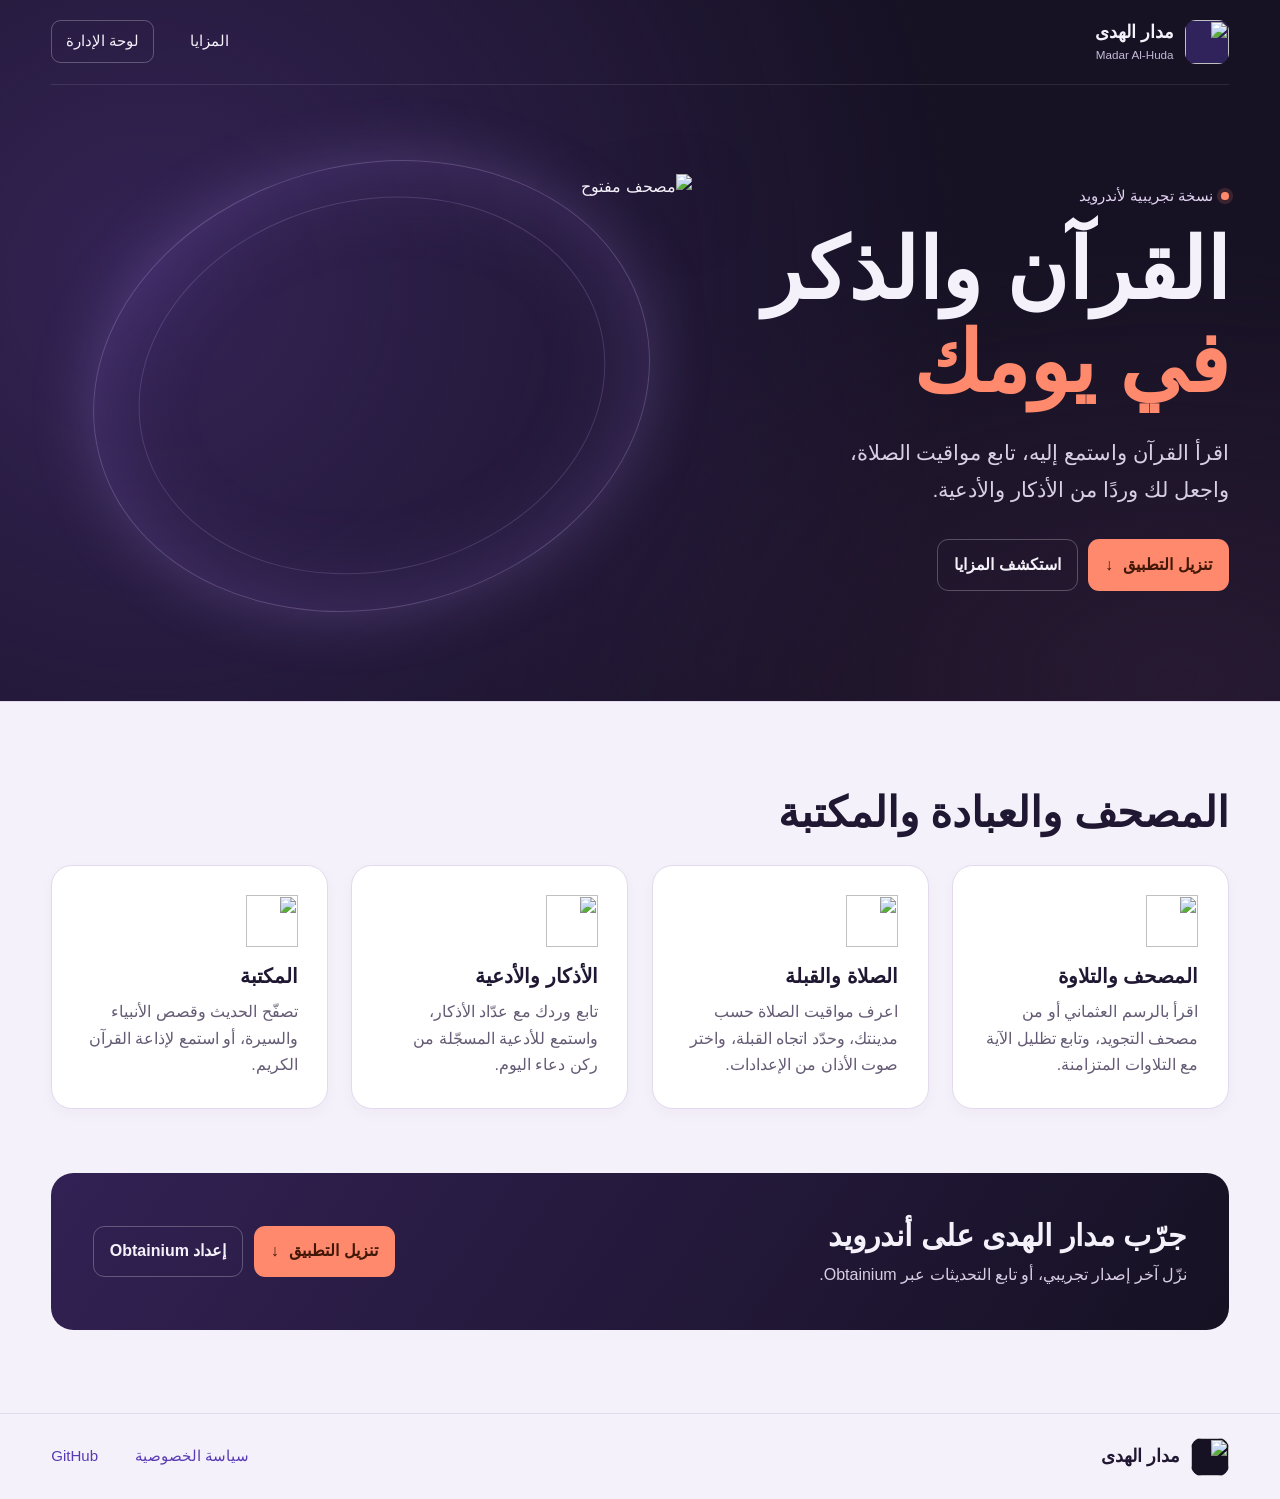
==== hosting/web/index.html @ 98ff2420 "Redesign the hosted site and admin for responsive layouts" ====
<!doctype html>
<html lang="ar" dir="rtl">
<head>
  <meta charset="utf-8">
  <meta name="viewport" content="width=device-width, initial-scale=1">
  <meta name="theme-color" content="#161123">
  <meta name="description" content="مدار الهدى تطبيق أندرويد لقراءة القرآن والاستماع إليه، والأذكار المسموعة، ومواقيت الصلاة والقبلة.">
  <meta property="og:title" content="مدار الهدى · Madar Al-Huda">
  <meta property="og:description" content="المصحف، الأذكار، ومواقيت الصلاة في تطبيق واحد.">
  <title>مدار الهدى · Madar Al-Huda</title>
  <link rel="icon" href="madar-web/mark.png" type="image/png">
  <link rel="stylesheet" href="madar-web/brand.css">
  <link rel="stylesheet" href="madar-web/landing.css">
</head>
<body>
  <a class="skip" href="#main">انتقل إلى المحتوى</a>
  <div class="masthead">
    <header class="site-header wrap">
      <a class="identity" href="/" aria-label="مدار الهدى، الصفحة الرئيسية">
        <img src="madar-web/mark.png" width="44" height="44" alt="">
        <span>مدار الهدى <small lang="en" dir="ltr">Madar Al-Huda</small></span>
      </a>
      <nav aria-label="روابط الموقع">
        <a class="features-link" href="#features">المزايا</a>
        <a class="admin-link" href="admin/">لوحة الإدارة</a>
      </nav>
    </header>
    <main id="main">
      <section class="hero wrap" aria-labelledby="hero-title">
        <div class="hero-copy">
          <p class="platform"><span aria-hidden="true"></span> نسخة تجريبية لأندرويد</p>
          <h1 id="hero-title">القرآن والذكر<br><em>في يومك</em></h1>
          <p class="hero-description">اقرأ القرآن واستمع إليه، تابع مواقيت الصلاة، واجعل لك وردًا من الأذكار والأدعية.</p>
          <div class="hero-actions">
            <a class="button button-accent" href="admin/?updates=dev">تنزيل التطبيق <span aria-hidden="true">↓</span></a>
            <a class="button button-ghost" href="#features">استكشف المزايا</a>
          </div>
        </div>
        <div class="hero-art">
          <div class="orbit" aria-hidden="true"></div>
          <img src="madar-web/mushaf.png" width="680" height="450" alt="مصحف مفتوح" fetchpriority="high">
        </div>
      </section>
      <section id="features" class="features" aria-labelledby="features-title">
        <div class="wrap">
          <h2 id="features-title">المصحف والعبادة والمكتبة</h2>
          <div class="feature-grid">
            <article class="feature-card">
              <img src="madar-web/reading.png" width="52" height="52" alt="" loading="lazy">
              <h3>المصحف والتلاوة</h3>
              <p>اقرأ بالرسم العثماني أو من مصحف التجويد، وتابع تظليل الآية مع التلاوات المتزامنة.</p>
            </article>
            <article class="feature-card">
              <img src="madar-web/prayer.png" width="52" height="52" alt="" loading="lazy">
              <h3>الصلاة والقبلة</h3>
              <p>اعرف مواقيت الصلاة حسب مدينتك، وحدّد اتجاه القبلة، واختر صوت الأذان من الإعدادات.</p>
            </article>
            <article class="feature-card">
              <img src="madar-web/remembrance.png" width="52" height="52" alt="" loading="lazy">
              <h3>الأذكار والأدعية</h3>
              <p>تابع وردك مع عدّاد الأذكار، واستمع للأدعية المسجّلة من ركن دعاء اليوم.</p>
            </article>
            <article class="feature-card">
              <img src="madar-web/library.png" width="52" height="52" alt="" loading="lazy">
              <h3>المكتبة</h3>
              <p>تصفّح الحديث وقصص الأنبياء والسيرة، أو استمع لإذاعة القرآن الكريم.</p>
            </article>
          </div>
          <div class="download-strip">
            <div>
              <h2>جرّب مدار الهدى على أندرويد</h2>
              <p>نزّل آخر إصدار تجريبي، أو تابع التحديثات عبر Obtainium.</p>
            </div>
            <div class="download-actions">
              <a class="button button-accent" href="admin/?updates=dev">تنزيل التطبيق <span aria-hidden="true">↓</span></a>
              <a class="button button-ghost" href="https://github.com/abdulrahmanal-saeed/madar-al-huda/blob/main/docs/DEV_UPDATES.md">إعداد Obtainium</a>
            </div>
          </div>
        </div>
      </section>
    </main>
  </div>
  <footer class="site-footer">
    <div class="wrap footer-content">
      <a class="identity" href="/">
        <img src="madar-web/mark.png" width="38" height="38" alt="" loading="lazy">
        <span>مدار الهدى</span>
      </a>
      <nav aria-label="معلومات الموقع">
        <a href="privacy/">سياسة الخصوصية</a>
        <a href="https://github.com/abdulrahmanal-saeed/madar-al-huda">GitHub</a>
      </nav>
    </div>
  </footer>
</body>
</html>
---- hosting/web/madar-web/brand.css ----
@font-face {
  font-family: "Madar Arabic";
  src: url("arabic-regular.ttf") format("truetype");
  font-display: swap;
  font-weight: 400;
}

@font-face {
  font-family: "Madar Arabic";
  src: url("arabic-bold.ttf") format("truetype");
  font-display: swap;
  font-weight: 600 800;
}

@font-face {
  font-family: "Madar Kufi";
  src: url("kufi.ttf") format("truetype");
  font-display: swap;
}

:root {
  --madar-body: "Madar Arabic", "Segoe UI", Tahoma, sans-serif;
  --madar-display: "Madar Kufi", var(--madar-body);
  --madar-night: #161123;
  --madar-night-raised: #221a34;
  --madar-light: #f5f1fa;
  --madar-paper: #fff;
  --madar-ink: #201732;
  --madar-muted: #655b75;
  --madar-lavender: #ede6f9;
  --madar-line: #e2d9ee;
  --madar-purple: #583bb4;
  --madar-coral: #ff896c;
  --madar-coral-ink: #411708;
}
---- hosting/web/madar-web/landing.css ----
*, *::before, *::after { box-sizing: border-box; }
body { margin: 0; font: 1rem/1.65 var(--madar-body); color: var(--madar-ink); background: var(--madar-light); }
h1, h2, h3, p { margin: 0; }
a { color: inherit; text-decoration: none; }
a:focus-visible { outline: 3px solid var(--madar-coral); outline-offset: 5px; }
img { max-inline-size: 100%; }
.wrap { inline-size: min(100% - clamp(2rem, 8vw, 8rem), 74rem); margin-inline: auto; }
.skip { position: fixed; z-index: 5; inset-block-start: .8rem; inset-inline-start: .8rem; transform: translateY(-200%); color: var(--madar-ink); background: white; padding: .65rem 1rem; border-radius: .55rem; }
.skip:focus { transform: none; }
.masthead {
  color: var(--madar-light);
  background:
    radial-gradient(ellipse at 12% 20%, #342355, transparent 51%),
    radial-gradient(ellipse at 92% 48%, #271932, transparent 43%),
    var(--madar-night);
}
.site-header, .footer-content { display: flex; align-items: center; justify-content: space-between; gap: 1rem; min-block-size: 5.3rem; }
.site-header { border-block-end: 1px solid #ffffff19; }
.identity { display: inline-flex; gap: .7rem; align-items: center; font-weight: 700; font-size: 1.1rem; line-height: 1.2; }
.identity img { flex: none; border-radius: .68rem; background: #30225a; }
.identity small { display: block; margin-block-start: .3rem; font: .73rem/1.15 var(--madar-body); color: #c5bad5; text-align: right; }
nav { display: flex; align-items: center; flex-wrap: wrap; gap: clamp(.8rem, 3vw, 2.3rem); font-size: .94rem; }
nav a:hover { text-decoration: underline; text-underline-offset: .22em; }
.admin-link { padding: .5rem .85rem; border: 1px solid #ffffff42; border-radius: .6rem; }
.hero {
  display: grid;
  grid-template-columns: minmax(0, .85fr) minmax(0, 1.15fr);
  align-items: center;
  gap: clamp(2rem, 5vw, 5.5rem);
  padding-block: clamp(3rem, 7vw, 6.8rem) clamp(3.2rem, 8vw, 7.4rem);
}
.hero-copy, .hero-art { min-inline-size: 0; }
.platform { display: inline-flex; align-items: center; gap: .5rem; color: #dfd0ef; margin-block-end: 1rem; font-size: .94rem; }
.platform span { inline-size: .48rem; block-size: .48rem; border-radius: 50%; background: var(--madar-coral); box-shadow: 0 0 0 4px #ff896c28; }
h1, h2 { font-family: var(--madar-display); }
.hero h1 { font-size: clamp(3rem, 6.6vw, 6rem); font-weight: 700; line-height: 1.1; }
.hero h1 em { color: var(--madar-coral); font-style: normal; }
.hero-description { color: #d9cfe5; max-inline-size: 26rem; margin-block: 1.55rem 1.9rem; font-size: clamp(1.08rem, 1.8vw, 1.32rem); line-height: 1.75; }
.hero-actions, .download-actions { display: flex; flex-wrap: wrap; gap: .65rem; }
.button { display: inline-flex; min-block-size: 3.2rem; align-items: center; justify-content: center; gap: .65rem; padding: .55rem 1rem; border: 1px solid transparent; border-radius: .7rem; font-weight: 700; }
.button-accent { background: var(--madar-coral); color: var(--madar-coral-ink); }
.button-accent:hover { background: #ffa28d; }
.button-ghost { color: var(--madar-light); border-color: #ffffff40; }
.button-ghost:hover { background: #ffffff14; }
.hero-art { display: grid; place-items: center; position: relative; isolation: isolate; min-block-size: 20rem; }
.hero-art img { display: block; inline-size: 100%; block-size: auto; filter: drop-shadow(0 1.35rem 1.9rem #0c061dbb); }
.orbit { position: absolute; z-index: -1; inline-size: 88%; aspect-ratio: 1.27; border: 1px solid #c4a7ed55; border-radius: 50%; rotate: -14deg; box-shadow: 0 0 4rem #b996ff3b, inset 0 0 6rem #a377f03b; }
.orbit::before { position: absolute; content: ""; inset: 8%; border: 1px solid #c4a7ed32; border-radius: inherit; }
.features { border-block-start: 1px solid var(--madar-line); padding-block: clamp(2.8rem, 6.8vw, 5.2rem); color: var(--madar-ink); background: var(--madar-light); }
.features h2 { font-size: clamp(1.65rem, 3.25vw, 2.6rem); line-height: 1.35; }
.feature-grid { display: grid; grid-template-columns: repeat(4, minmax(0, 1fr)); gap: clamp(.8rem, 2vw, 1.45rem); margin-block: 1.5rem clamp(2.4rem, 5vw, 4.4rem); }
.feature-card { padding: clamp(1.15rem, 2.5vw, 1.85rem); border: 1px solid var(--madar-line); border-radius: 1.3rem; background: var(--madar-paper); box-shadow: 0 5px 14px #32204b09; }
.feature-card img { display: block; margin-block-end: .8rem; object-fit: contain; }
.feature-card h3 { font-size: 1.27rem; margin-block-end: .35rem; }
.feature-card p { color: var(--madar-muted); }
.download-strip { display: flex; align-items: center; justify-content: space-between; flex-wrap: wrap; gap: 1.35rem; padding: clamp(1.35rem, 4vw, 2.6rem); border-radius: 1.4rem; background: linear-gradient(125deg, #322154, var(--madar-night)); color: var(--madar-light); }
.download-strip h2 { font-size: clamp(1.35rem, 2.5vw, 1.9rem); }
.download-strip p { margin-block-start: .4rem; color: #d9cfe5; }
.site-footer { border-block-start: 1px solid var(--madar-line); }
.footer-content nav { color: var(--madar-purple); }
.footer-content .identity img { background: var(--madar-night); }
@media (max-width: 57rem) {
  .hero { gap: 1.5rem; grid-template-columns: minmax(0, 1fr) minmax(0, 1fr); }
  .hero h1 { font-size: clamp(2.7rem, 6.6vw, 4.6rem); }
  .feature-grid { grid-template-columns: repeat(2, minmax(0, 1fr)); }
}
@media (max-width: 42rem) {
  .hero { grid-template-columns: minmax(0, 1fr); }
  .hero h1 { font-size: clamp(2.65rem, 10vw, 4.25rem); }
  .hero-art { min-block-size: 0; max-inline-size: 33rem; margin-inline: auto; }
  .hero-art img { inline-size: 92%; }
  .feature-grid { grid-template-columns: minmax(0, 1fr); }
}
@media (max-width: 25rem) {
  .features-link { display: none; }
  .site-header, .footer-content { gap: .55rem; }
  .footer-content { padding-block: .85rem; flex-wrap: wrap; }
}
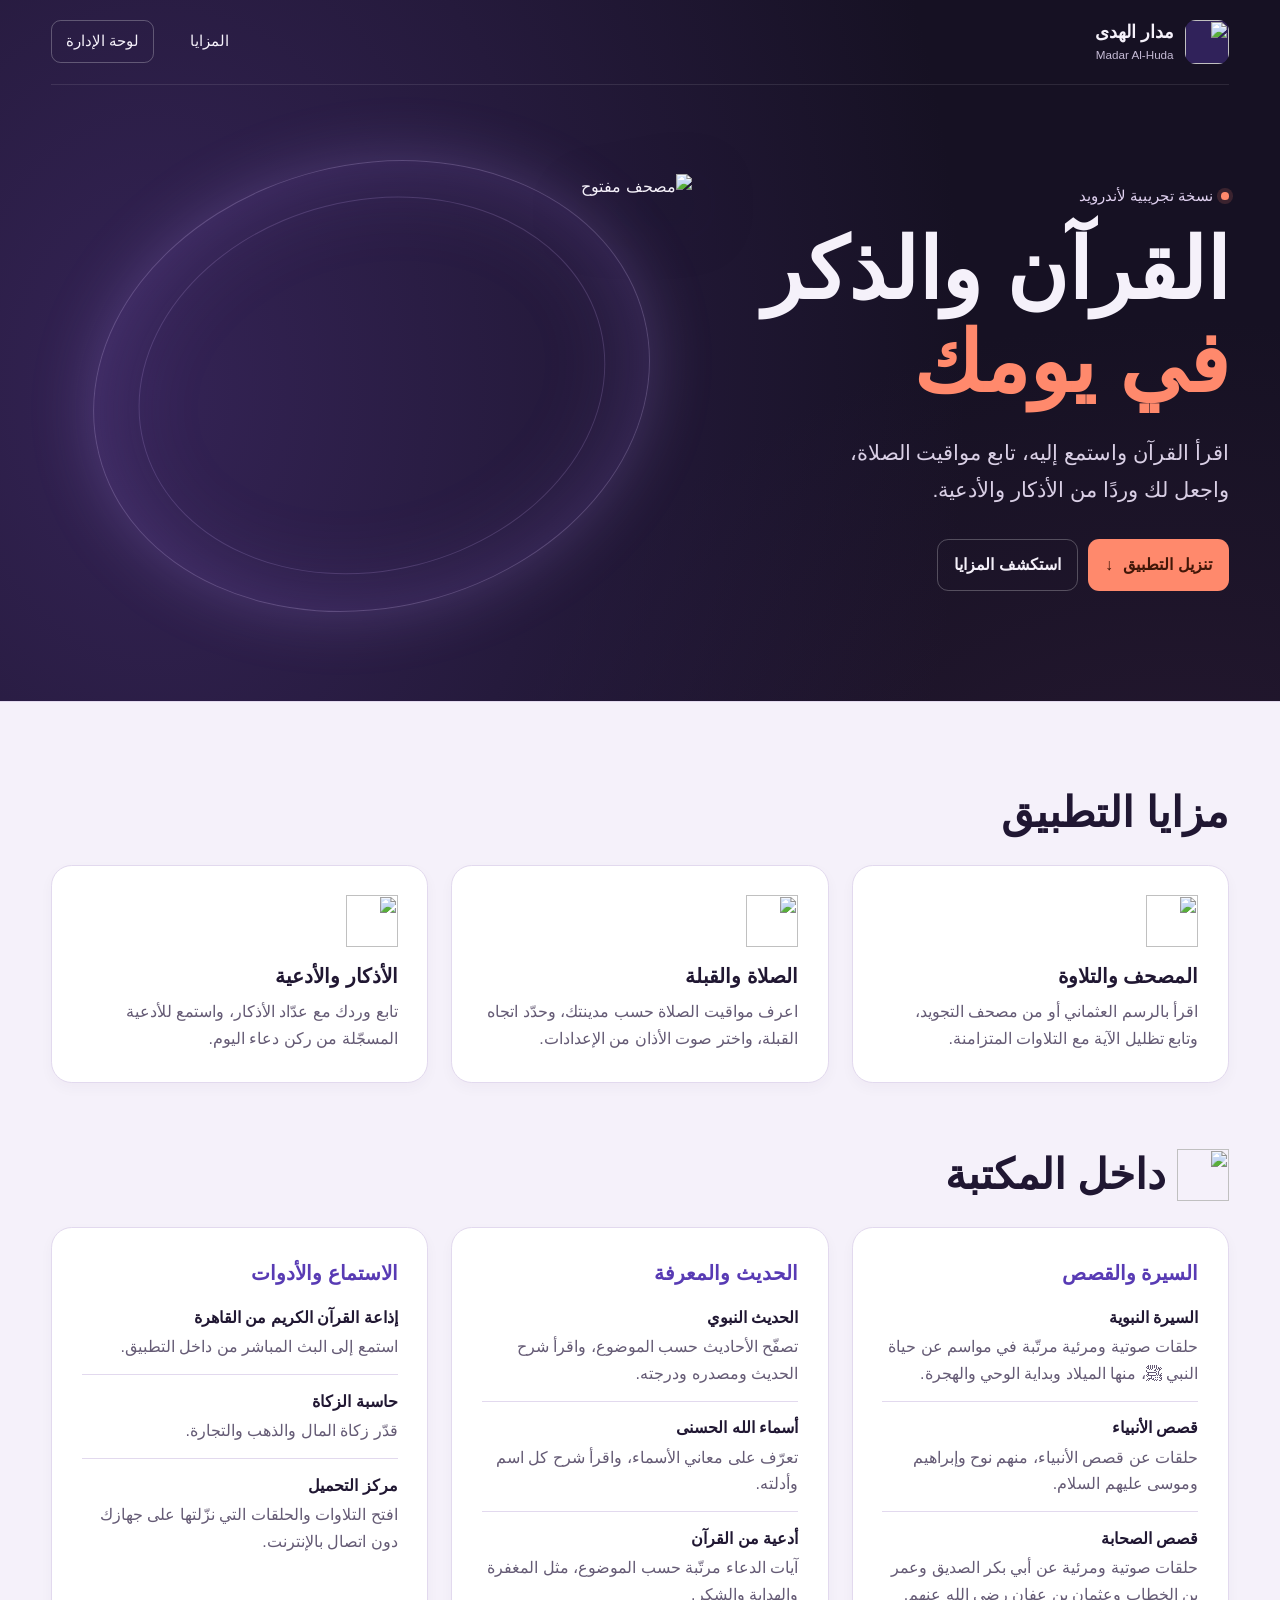
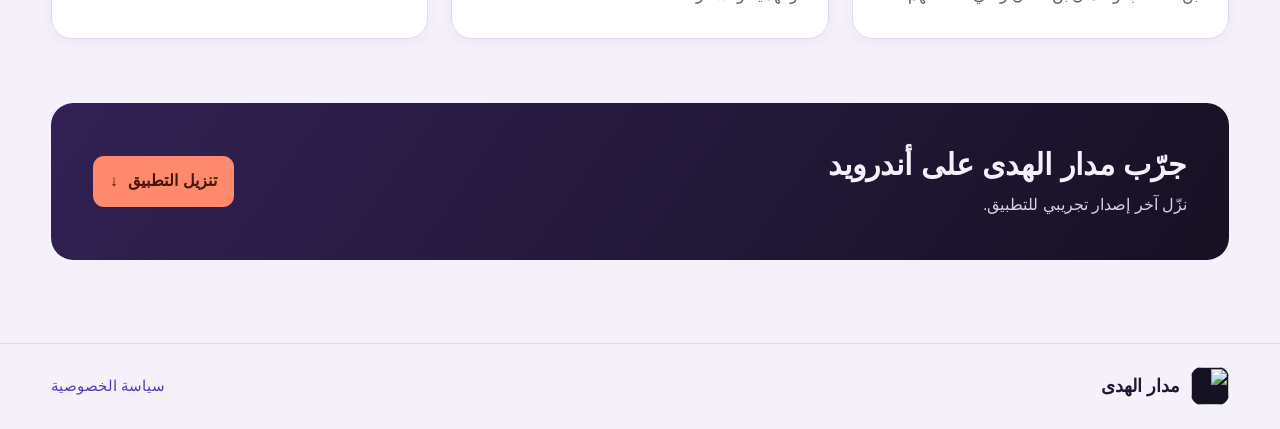
==== commit c65b9edf: "Show the app library sections on the landing page" ====
--- a/hosting/web/index.html
+++ b/hosting/web/index.html
@@ -43,7 +43,7 @@
       </section>
       <section id="features" class="features" aria-labelledby="features-title">
         <div class="wrap">
-          <h2 id="features-title">المصحف والعبادة والمكتبة</h2>
+          <h2 id="features-title">مزايا التطبيق</h2>
           <div class="feature-grid">
             <article class="feature-card">
               <img src="madar-web/reading.png" width="52" height="52" alt="" loading="lazy">
@@ -60,21 +60,72 @@
               <h3>الأذكار والأدعية</h3>
               <p>تابع وردك مع عدّاد الأذكار، واستمع للأدعية المسجّلة من ركن دعاء اليوم.</p>
             </article>
-            <article class="feature-card">
+          </div>
+          <section class="library" id="library" aria-labelledby="library-title">
+            <div class="library-heading">
               <img src="madar-web/library.png" width="52" height="52" alt="" loading="lazy">
-              <h3>المكتبة</h3>
-              <p>تصفّح الحديث وقصص الأنبياء والسيرة، أو استمع لإذاعة القرآن الكريم.</p>
-            </article>
-          </div>
+              <h2 id="library-title">داخل المكتبة</h2>
+            </div>
+            <div class="feature-grid library-grid">
+              <div class="feature-card">
+                <h3>السيرة والقصص</h3>
+                <ul class="library-list" role="list">
+                  <li>
+                    <h4>السيرة النبوية</h4>
+                    <p>حلقات صوتية ومرئية مرتّبة في مواسم عن حياة النبي ﷺ، منها الميلاد وبداية الوحي والهجرة.</p>
+                  </li>
+                  <li>
+                    <h4>قصص الأنبياء</h4>
+                    <p>حلقات عن قصص الأنبياء، منهم نوح وإبراهيم وموسى عليهم السلام.</p>
+                  </li>
+                  <li>
+                    <h4>قصص الصحابة</h4>
+                    <p>حلقات صوتية ومرئية عن أبي بكر الصديق وعمر بن الخطاب وعثمان بن عفان رضي الله عنهم.</p>
+                  </li>
+                </ul>
+              </div>
+              <div class="feature-card">
+                <h3>الحديث والمعرفة</h3>
+                <ul class="library-list" role="list">
+                  <li>
+                    <h4>الحديث النبوي</h4>
+                    <p>تصفّح الأحاديث حسب الموضوع، واقرأ شرح الحديث ومصدره ودرجته.</p>
+                  </li>
+                  <li>
+                    <h4>أسماء الله الحسنى</h4>
+                    <p>تعرّف على معاني الأسماء، واقرأ شرح كل اسم وأدلته.</p>
+                  </li>
+                  <li>
+                    <h4>أدعية من القرآن</h4>
+                    <p>آيات الدعاء مرتّبة حسب الموضوع، مثل المغفرة والهداية والشكر.</p>
+                  </li>
+                </ul>
+              </div>
+              <div class="feature-card">
+                <h3>الاستماع والأدوات</h3>
+                <ul class="library-list" role="list">
+                  <li>
+                    <h4>إذاعة القرآن الكريم من القاهرة</h4>
+                    <p>استمع إلى البث المباشر من داخل التطبيق.</p>
+                  </li>
+                  <li>
+                    <h4>حاسبة الزكاة</h4>
+                    <p>قدّر زكاة المال والذهب والتجارة.</p>
+                  </li>
+                  <li>
+                    <h4>مركز التحميل</h4>
+                    <p>افتح التلاوات والحلقات التي نزّلتها على جهازك دون اتصال بالإنترنت.</p>
+                  </li>
+                </ul>
+              </div>
+            </div>
+          </section>
           <div class="download-strip">
             <div>
               <h2>جرّب مدار الهدى على أندرويد</h2>
-              <p>نزّل آخر إصدار تجريبي، أو تابع التحديثات عبر Obtainium.</p>
+              <p>نزّل آخر إصدار تجريبي للتطبيق.</p>
             </div>
-            <div class="download-actions">
-              <a class="button button-accent" href="admin/?updates=dev">تنزيل التطبيق <span aria-hidden="true">↓</span></a>
-              <a class="button button-ghost" href="https://github.com/abdulrahmanal-saeed/madar-al-huda/blob/main/docs/DEV_UPDATES.md">إعداد Obtainium</a>
-            </div>
+            <a class="button button-accent" href="admin/?updates=dev">تنزيل التطبيق <span aria-hidden="true">↓</span></a>
           </div>
         </div>
       </section>
@@ -88,7 +139,6 @@
       </a>
       <nav aria-label="معلومات الموقع">
         <a href="privacy/">سياسة الخصوصية</a>
-        <a href="https://github.com/abdulrahmanal-saeed/madar-al-huda">GitHub</a>
       </nav>
     </div>
   </footer>
--- a/hosting/web/madar-web/landing.css
+++ b/hosting/web/madar-web/landing.css
@@ -1,6 +1,6 @@
 *, *::before, *::after { box-sizing: border-box; }
 body { margin: 0; font: 1rem/1.65 var(--madar-body); color: var(--madar-ink); background: var(--madar-light); }
-h1, h2, h3, p { margin: 0; }
+h1, h2, h3, h4, p { margin: 0; }
 a { color: inherit; text-decoration: none; }
 a:focus-visible { outline: 3px solid var(--madar-coral); outline-offset: 5px; }
 img { max-inline-size: 100%; }
@@ -36,7 +36,7 @@
 .hero h1 { font-size: clamp(3rem, 6.6vw, 6rem); font-weight: 700; line-height: 1.1; }
 .hero h1 em { color: var(--madar-coral); font-style: normal; }
 .hero-description { color: #d9cfe5; max-inline-size: 26rem; margin-block: 1.55rem 1.9rem; font-size: clamp(1.08rem, 1.8vw, 1.32rem); line-height: 1.75; }
-.hero-actions, .download-actions { display: flex; flex-wrap: wrap; gap: .65rem; }
+.hero-actions { display: flex; flex-wrap: wrap; gap: .65rem; }
 .button { display: inline-flex; min-block-size: 3.2rem; align-items: center; justify-content: center; gap: .65rem; padding: .55rem 1rem; border: 1px solid transparent; border-radius: .7rem; font-weight: 700; }
 .button-accent { background: var(--madar-coral); color: var(--madar-coral-ink); }
 .button-accent:hover { background: #ffa28d; }
@@ -48,11 +48,17 @@
 .orbit::before { position: absolute; content: ""; inset: 8%; border: 1px solid #c4a7ed32; border-radius: inherit; }
 .features { border-block-start: 1px solid var(--madar-line); padding-block: clamp(2.8rem, 6.8vw, 5.2rem); color: var(--madar-ink); background: var(--madar-light); }
 .features h2 { font-size: clamp(1.65rem, 3.25vw, 2.6rem); line-height: 1.35; }
-.feature-grid { display: grid; grid-template-columns: repeat(4, minmax(0, 1fr)); gap: clamp(.8rem, 2vw, 1.45rem); margin-block: 1.5rem clamp(2.4rem, 5vw, 4.4rem); }
+.feature-grid { display: grid; grid-template-columns: repeat(3, minmax(0, 1fr)); gap: clamp(.8rem, 2vw, 1.45rem); margin-block: 1.5rem clamp(2.4rem, 5vw, 4.4rem); }
 .feature-card { padding: clamp(1.15rem, 2.5vw, 1.85rem); border: 1px solid var(--madar-line); border-radius: 1.3rem; background: var(--madar-paper); box-shadow: 0 5px 14px #32204b09; }
 .feature-card img { display: block; margin-block-end: .8rem; object-fit: contain; }
 .feature-card h3 { font-size: 1.27rem; margin-block-end: .35rem; }
 .feature-card p { color: var(--madar-muted); }
+.library-heading { display: flex; align-items: center; gap: .65rem; }
+.library-heading img { flex: none; object-fit: contain; }
+.library-grid h3 { margin-block-end: .85rem; color: var(--madar-purple); }
+.library-list { display: grid; gap: .85rem; margin: 0; padding: 0; list-style: none; }
+.library-list li + li { border-block-start: 1px solid var(--madar-line); padding-block-start: .85rem; }
+.library-list h4 { margin-block-end: .2rem; }
 .download-strip { display: flex; align-items: center; justify-content: space-between; flex-wrap: wrap; gap: 1.35rem; padding: clamp(1.35rem, 4vw, 2.6rem); border-radius: 1.4rem; background: linear-gradient(125deg, #322154, var(--madar-night)); color: var(--madar-light); }
 .download-strip h2 { font-size: clamp(1.35rem, 2.5vw, 1.9rem); }
 .download-strip p { margin-block-start: .4rem; color: #d9cfe5; }
@@ -62,7 +68,6 @@
 @media (max-width: 57rem) {
   .hero { gap: 1.5rem; grid-template-columns: minmax(0, 1fr) minmax(0, 1fr); }
   .hero h1 { font-size: clamp(2.7rem, 6.6vw, 4.6rem); }
-  .feature-grid { grid-template-columns: repeat(2, minmax(0, 1fr)); }
 }
 @media (max-width: 42rem) {
   .hero { grid-template-columns: minmax(0, 1fr); }
